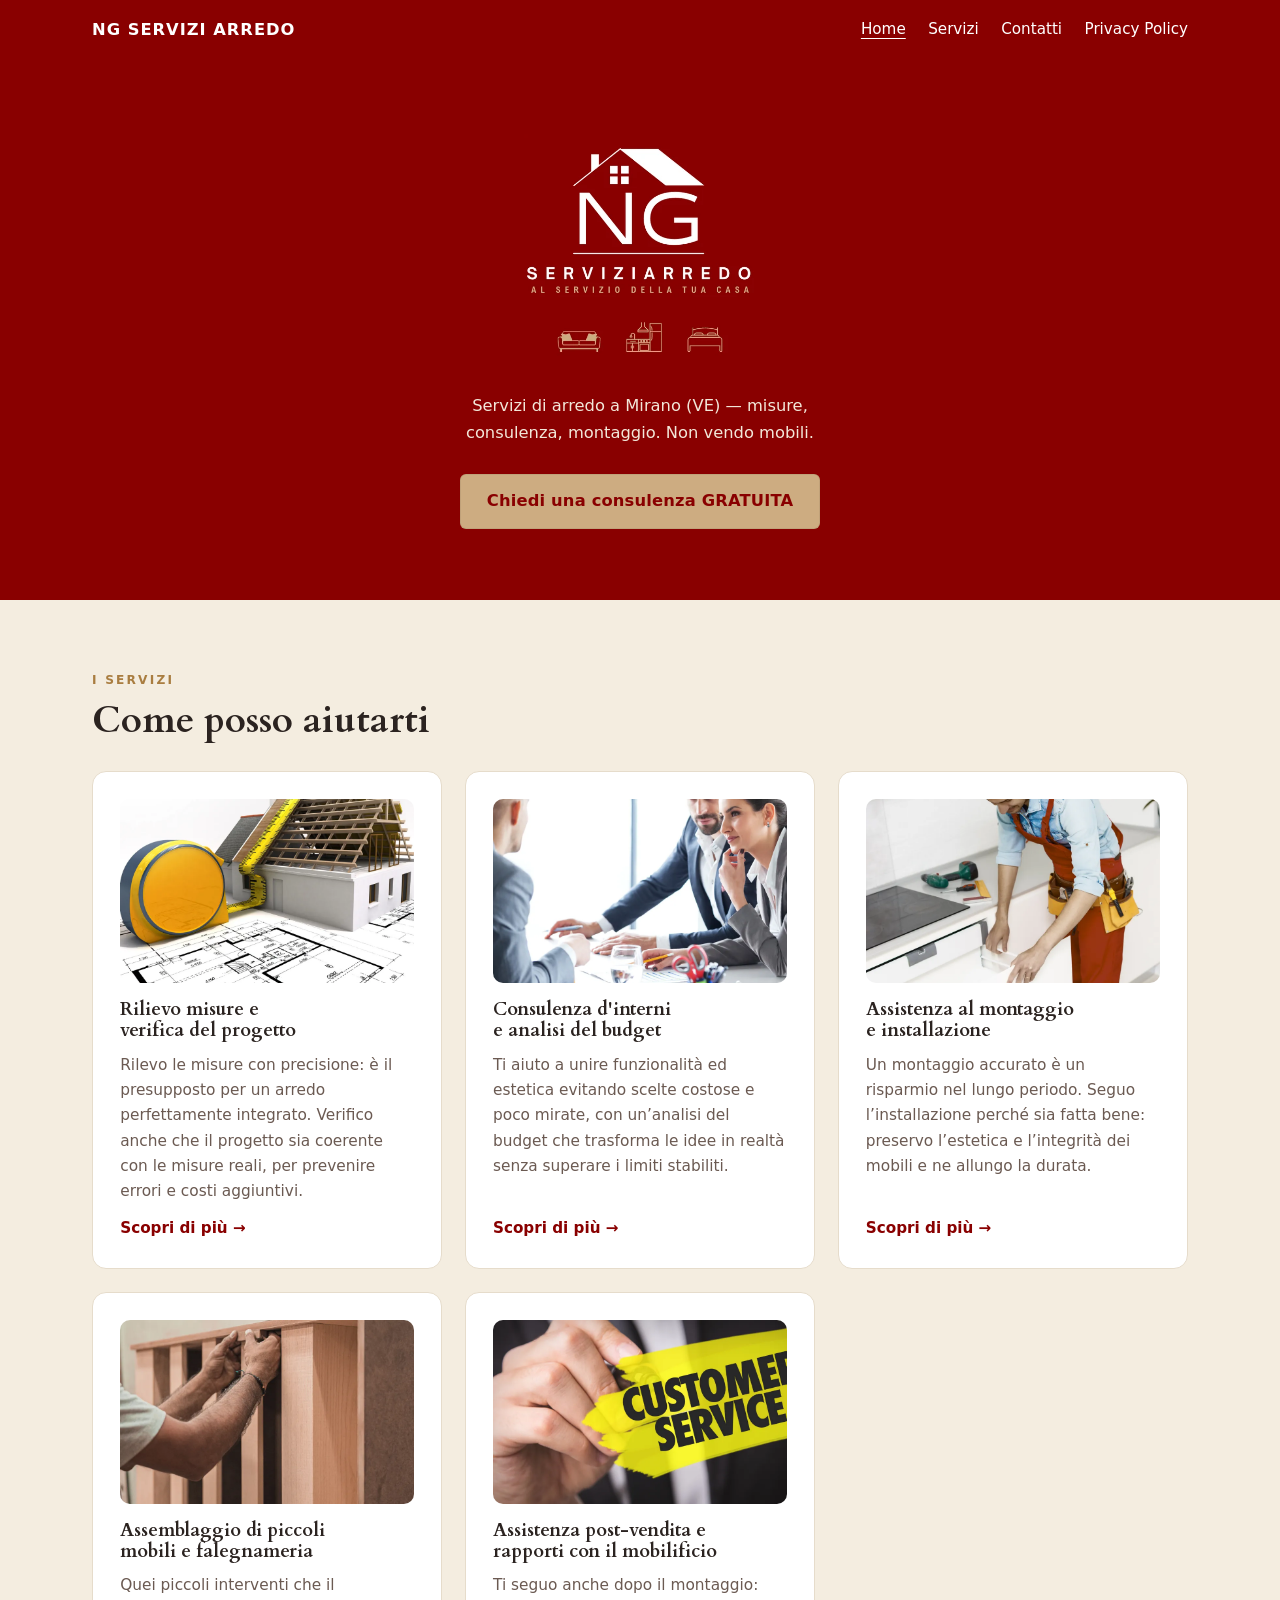
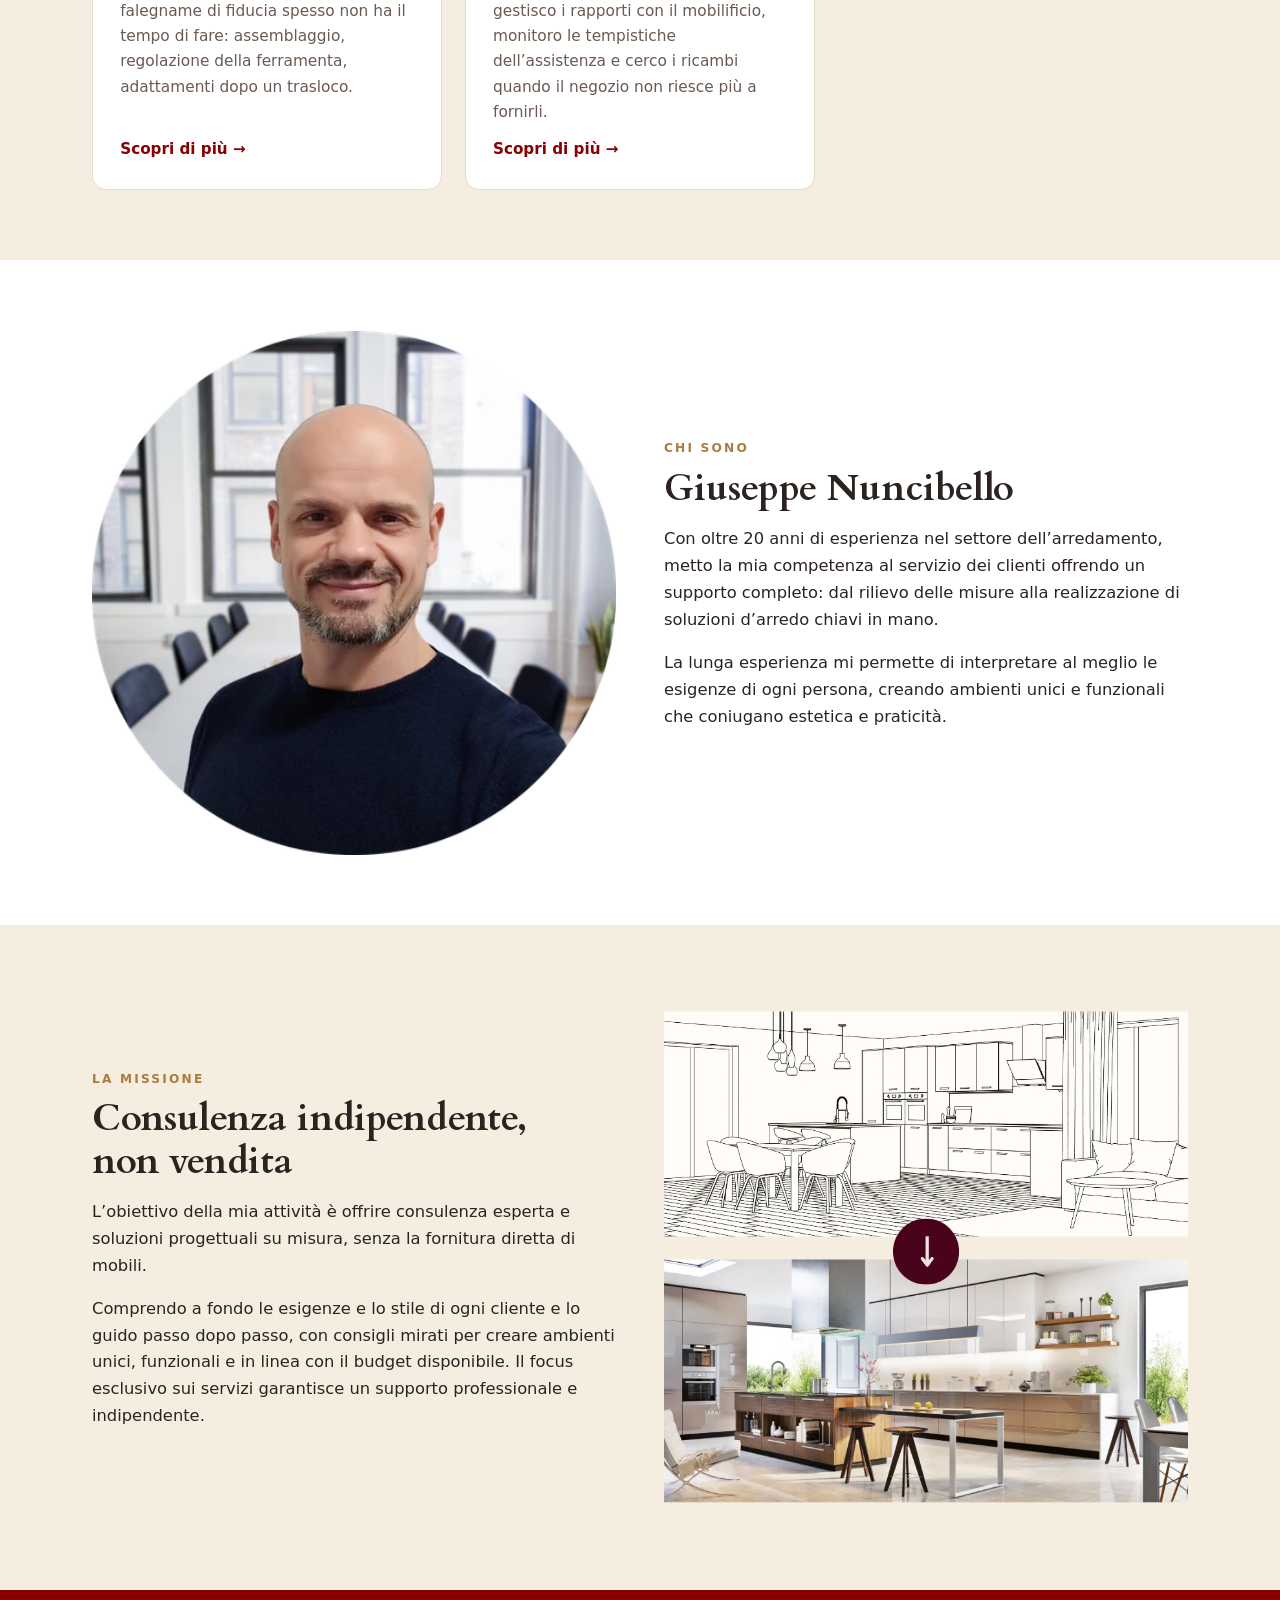
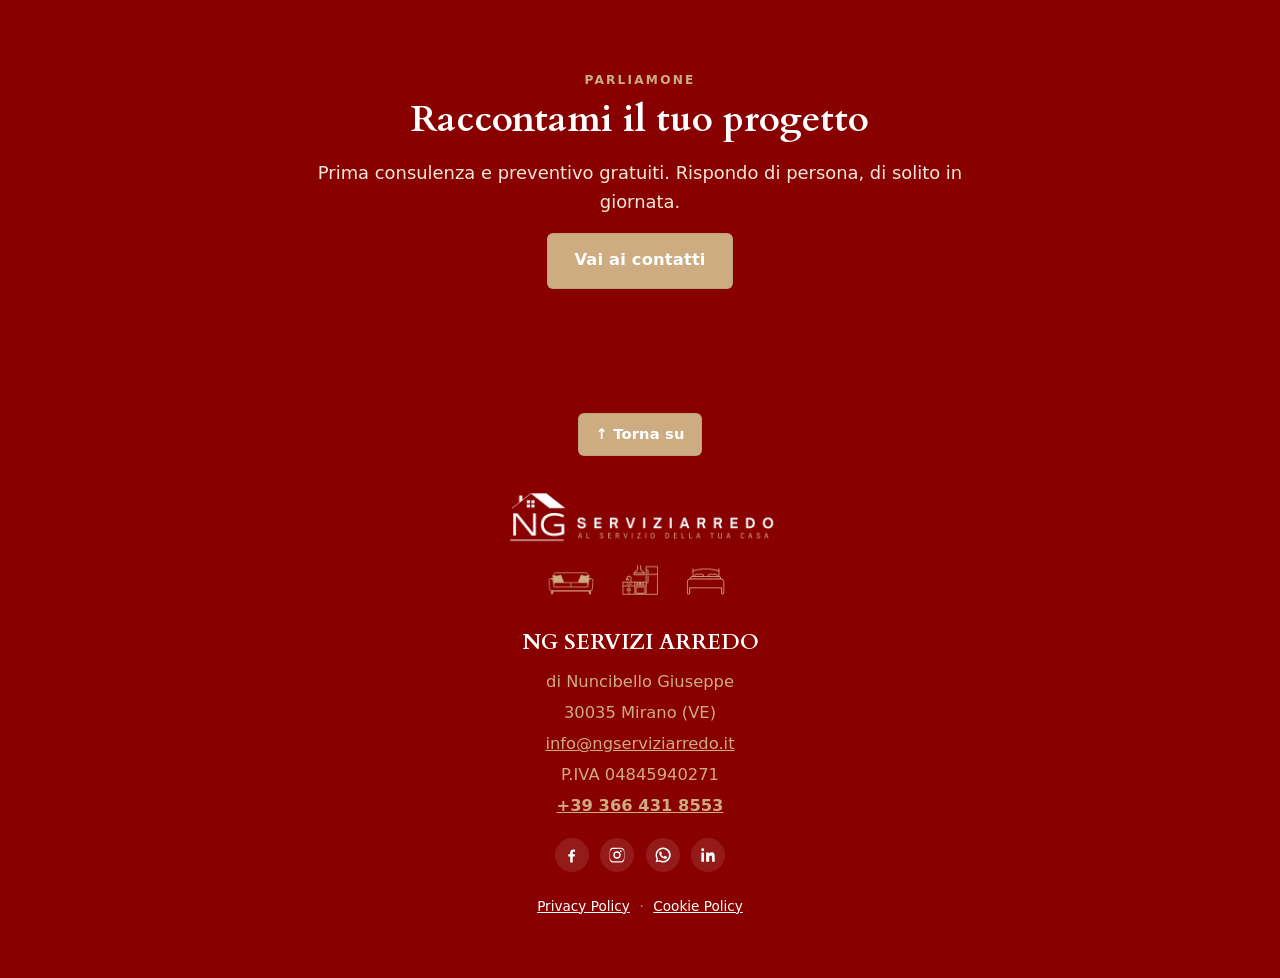
==== index.html @ cb7d3ec7 "Sito NG Servizi Arredo - prima versione" ====
<!doctype html>
<html lang="it">
<head>
<meta charset="utf-8">
<meta name="viewport" content="width=device-width, initial-scale=1">
<title>NG Servizi Arredo — servizi di arredo a Mirano (VE)</title>
<meta name="description" content="NG Servizi Arredo di Nuncibello Giuseppe — servizi di arredo a Mirano (VE): rilievo misure, consulenza d’interni e analisi del budget, assistenza al montaggio, assemblaggio, assistenza post-vendita. Non vendo mobili.">
<link rel="canonical" href="https://ngserviziarredo.it/index.html">
<meta name="robots" content="index,follow">
<meta property="og:type" content="website">
<meta property="og:site_name" content="NG Servizi Arredo">
<meta property="og:title" content="NG Servizi Arredo — servizi di arredo a Mirano (VE)">
<meta property="og:description" content="NG Servizi Arredo di Nuncibello Giuseppe — servizi di arredo a Mirano (VE): rilievo misure, consulenza d’interni e analisi del budget, assistenza al montaggio, assemblaggio, assistenza post-vendita. Non vendo mobili.">
<meta property="og:url" content="https://ngserviziarredo.it/index.html">
<meta property="og:image" content="https://ngserviziarredo.it/assets/img/og.png">
<meta name="twitter:card" content="summary_large_image">
<link rel="icon" href="favicon.svg" type="image/svg+xml">
<link rel="icon" href="favicon-32.png" sizes="32x32">
<link rel="apple-touch-icon" href="apple-touch-icon.png">
<link rel="preload" href="assets/fonts/cardo-700.woff2" as="font" type="font/woff2" crossorigin>
<link rel="stylesheet" href="assets/style.css">
</head>
<body>
<a id="top" tabindex="-1"></a>
<header class="site-header">
  <div class="wrap site-header__in">
    <a class="brand" href="index.html" aria-label="NG Servizi Arredo — home">NG&nbsp;SERVIZI&nbsp;ARREDO</a>
    <input type="checkbox" id="navtoggle" class="navtoggle" hidden>
    <label for="navtoggle" class="navbtn" aria-label="Apri il menu"><span></span></label>
    <nav class="mainnav" aria-label="Principale">
      <ul>
        <li><a href="index.html" aria-current="page">Home</a></li>
        <li class="has-sub">
          <a href="index.html#servizi">Servizi</a>
          <ul class="submenu"><li><a href="rilievo-misure.html">Rilievo misure</a></li><li><a href="consulenza-dinterni-e-analisi-del-budget.html">Consulenza d'interni</a></li><li><a href="assistenza-al-montaggio-e-installazione.html">Assistenza al montaggio</a></li><li><a href="assemblaggio-di-piccoli-mobili-e-falegnameria.html">Assemblaggio e falegnameria</a></li><li><a href="assistenza-post-vendita-e-rapporti-con-il-mobilificio.html">Assistenza post-vendita</a></li></ul>
        </li>
        <li><a href="contatti.html">Contatti</a></li>
        <li><a href="https://www.iubenda.com/privacy-policy/76628430" target="_blank" rel="noopener">Privacy&nbsp;Policy</a></li>
      </ul>
    </nav>
  </div>
</header>
<main id="content">
<section class="hero">
  <div class="wrap hero__in">
    <img class="hero__logo" src="assets/img/logo.webp" width="240" alt="NG Servizi Arredo"
         fetchpriority="high" decoding="async">
    <p class="hero__tag">Servizi di arredo a Mirano (VE) &mdash; misure, consulenza, montaggio. Non vendo mobili.</p>
    <a class="btn" href="contatti.html">Chiedi una consulenza GRATUITA</a>
  </div>
</section>
<section class="band band--tint" id="servizi">
  <div class="wrap">
    <p class="eyebrow">I servizi</p>
    <h2 class="band__title">Come posso aiutarti</h2>
    <div class="grid grid--3 grid--top">
      <article class="card card--link">
  <a class="card__media" href="rilievo-misure.html"><img src="assets/img/home-rilievo.webp" alt="" width="820" loading="lazy" decoding="async"></a>
  <h3 class="card__title">Rilievo misure e verifica del progetto</h3>
  <p>Rilevo le misure con precisione: &egrave; il presupposto per un arredo perfettamente integrato. Verifico anche che il progetto sia coerente con le misure reali, per prevenire errori e costi aggiuntivi.</p>
  <a class="card__cta" href="rilievo-misure.html">Scopri di pi&ugrave; &rarr;</a>
</article>
      <article class="card card--link">
  <a class="card__media" href="consulenza-dinterni-e-analisi-del-budget.html"><img src="assets/img/home-consulenza.webp" alt="" width="820" loading="lazy" decoding="async"></a>
  <h3 class="card__title">Consulenza d'interni e analisi del budget</h3>
  <p>Ti aiuto a unire funzionalit&agrave; ed estetica evitando scelte costose e poco mirate, con un&rsquo;analisi del budget che trasforma le idee in realt&agrave; senza superare i limiti stabiliti.</p>
  <a class="card__cta" href="consulenza-dinterni-e-analisi-del-budget.html">Scopri di pi&ugrave; &rarr;</a>
</article>
      <article class="card card--link">
  <a class="card__media" href="assistenza-al-montaggio-e-installazione.html"><img src="assets/img/home-montaggio.webp" alt="" width="820" loading="lazy" decoding="async"></a>
  <h3 class="card__title">Assistenza al montaggio e installazione</h3>
  <p>Un montaggio accurato &egrave; un risparmio nel lungo periodo. Seguo l&rsquo;installazione perch&eacute; sia fatta bene: preservo l&rsquo;estetica e l&rsquo;integrit&agrave; dei mobili e ne allungo la durata.</p>
  <a class="card__cta" href="assistenza-al-montaggio-e-installazione.html">Scopri di pi&ugrave; &rarr;</a>
</article>
      <article class="card card--link">
  <a class="card__media" href="assemblaggio-di-piccoli-mobili-e-falegnameria.html"><img src="assets/img/home-assemblaggio.webp" alt="" width="820" loading="lazy" decoding="async"></a>
  <h3 class="card__title">Assemblaggio di piccoli mobili e falegnameria</h3>
  <p>Quei piccoli interventi che il falegname di fiducia spesso non ha il tempo di fare: assemblaggio, regolazione della ferramenta, adattamenti dopo un trasloco.</p>
  <a class="card__cta" href="assemblaggio-di-piccoli-mobili-e-falegnameria.html">Scopri di pi&ugrave; &rarr;</a>
</article>
      <article class="card card--link">
  <a class="card__media" href="assistenza-post-vendita-e-rapporti-con-il-mobilificio.html"><img src="assets/img/home-postvendita.webp" alt="" width="820" loading="lazy" decoding="async"></a>
  <h3 class="card__title">Assistenza post-vendita e rapporti con il mobilificio</h3>
  <p>Ti seguo anche dopo il montaggio: gestisco i rapporti con il mobilificio, monitoro le tempistiche dell&rsquo;assistenza e cerco i ricambi quando il negozio non riesce pi&ugrave; a fornirli.</p>
  <a class="card__cta" href="assistenza-post-vendita-e-rapporti-con-il-mobilificio.html">Scopri di pi&ugrave; &rarr;</a>
</article>
    </div>
  </div>
</section>
<section class="band">
  <div class="wrap">
    <div class="split">
      <div class="split__media"><img class="avatar" src="assets/img/avatar.webp" width="220" alt="Giuseppe Nuncibello"
           loading="lazy" decoding="async"></div>
      <div class="split__text">
        <p class="eyebrow">Chi sono</p>
        <h2 class="band__title">Giuseppe Nuncibello</h2>
        <p>Con oltre 20 anni di esperienza nel settore dell&rsquo;arredamento, metto la mia competenza al servizio dei clienti offrendo un supporto completo: dal rilievo delle misure alla realizzazione di soluzioni d&rsquo;arredo chiavi in mano.</p>
        <p>La lunga esperienza mi permette di interpretare al meglio le esigenze di ogni persona, creando ambienti unici e funzionali che coniugano estetica e praticit&agrave;.</p>
      </div>
    </div>
  </div>
</section>
<section class="band band--tint">
  <div class="wrap">
    <div class="split split--reverse">
      <div class="split__media"><img src="assets/img/missione.webp" width="1000" alt="" loading="lazy" decoding="async"></div>
      <div class="split__text">
        <p class="eyebrow">La missione</p>
        <h2 class="band__title">Consulenza indipendente, non vendita</h2>
        <p>L&rsquo;obiettivo della mia attivit&agrave; &egrave; offrire consulenza esperta e soluzioni progettuali su misura, senza la fornitura diretta di mobili.</p>
        <p>Comprendo a fondo le esigenze e lo stile di ogni cliente e lo guido passo dopo passo, con consigli mirati per creare ambienti unici, funzionali e in linea con il budget disponibile. Il focus esclusivo sui servizi garantisce un supporto professionale e indipendente.</p>
      </div>
    </div>
  </div>
</section>
<section class="band band--red band--lg">
  <div class="wrap">
    <p class="eyebrow">Parliamone</p>
    <h2 class="band__title">Raccontami il tuo progetto</h2>
    <p class="band__lead">Prima consulenza e preventivo gratuiti. Rispondo di persona, di solito in giornata.</p>
    <a class="btn" href="contatti.html">Vai ai contatti</a>
  </div>
</section>
</main>
<footer class="site-footer">
  <div class="wrap site-footer__in">
    <p class="site-footer__top"><a class="btn btn--sm" href="#top">&uarr; Torna su</a></p>
    <img class="site-footer__logo" src="assets/img/footer-logo.webp" width="340" alt="NG Servizi Arredo"
         loading="lazy" decoding="async">
    <p class="site-footer__name"><strong>NG SERVIZI ARREDO</strong></p>
    <p class="site-footer__meta">
      di Nuncibello Giuseppe<br>
      30035 Mirano (VE)<br>
      <a href="mailto:info@ngserviziarredo.it">info@ngserviziarredo.it</a><br>
      P.IVA 04845940271<br>
      <strong><a href="tel:+393664318553">+39 366 431 8553</a></strong>
    </p>
    <div class="social social--footer">
  <a href="https://www.facebook.com/profile.php?id=61557172911297" target="_blank" rel="noopener" aria-label="Facebook"><svg viewBox="0 0 24 24" aria-hidden="true" focusable="false"><path d="M13 22v-8h2.7l.4-3H13V9c0-.9.3-1.5 1.6-1.5H16V4.8C15.7 4.8 14.7 4.7 13.6 4.7 11.2 4.7 9.6 6.1 9.6 8.7V11H7v3h2.6v8z"/></svg></a>
  <a href="https://www.instagram.com/ngserviziarredo/" target="_blank" rel="noopener" aria-label="Instagram"><svg viewBox="0 0 24 24" aria-hidden="true" focusable="false"><path d="M12 2.2c3.2 0 3.6 0 4.9.1 1.2.1 1.8.3 2.2.4.6.2 1 .5 1.4.9.4.4.7.8.9 1.4.2.4.4 1 .4 2.2.1 1.3.1 1.7.1 4.9s0 3.6-.1 4.9c-.1 1.2-.3 1.8-.4 2.2-.2.6-.5 1-.9 1.4-.4.4-.8.7-1.4.9-.4.2-1 .4-2.2.4-1.3.1-1.7.1-4.9.1s-3.6 0-4.9-.1c-1.2-.1-1.8-.3-2.2-.4-.6-.2-1-.5-1.4-.9-.4-.4-.7-.8-.9-1.4-.2-.4-.4-1-.4-2.2C2.2 15.6 2.2 15.2 2.2 12s0-3.6.1-4.9c.1-1.2.3-1.8.4-2.2.2-.6.5-1 .9-1.4.4-.4.8-.7 1.4-.9.4-.2 1-.4 2.2-.4C8.4 2.2 8.8 2.2 12 2.2zm0 1.8c-3.1 0-3.5 0-4.7.1-1.1.1-1.7.2-2.1.4-.5.2-.9.4-1.3.8-.4.4-.6.8-.8 1.3-.2.4-.3 1-.4 2.1C2.6 9.5 2.6 9.9 2.6 12s0 2.5.1 3.7c.1 1.1.2 1.7.4 2.1.2.5.4.9.8 1.3.4.4.8.6 1.3.8.4.2 1 .3 2.1.4 1.2.1 1.6.1 4.7.1s3.5 0 4.7-.1c1.1-.1 1.7-.2 2.1-.4.5-.2.9-.4 1.3-.8.4-.4.6-.8.8-1.3.2-.4.3-1 .4-2.1.1-1.2.1-1.6.1-3.7s0-2.5-.1-3.7c-.1-1.1-.2-1.7-.4-2.1-.2-.5-.4-.9-.8-1.3-.4-.4-.8-.6-1.3-.8-.4-.2-1-.3-2.1-.4-1.2-.1-1.6-.1-4.7-.1zm0 3.1a4.9 4.9 0 110 9.8 4.9 4.9 0 010-9.8zm0 8a3.1 3.1 0 100-6.2 3.1 3.1 0 000 6.2zm6.2-8.2a1.15 1.15 0 11-2.3 0 1.15 1.15 0 012.3 0z"/></svg></a>
  <a href="https://wa.me/message/DVNVOHJJVB34A1" target="_blank" rel="noopener" aria-label="WhatsApp"><svg viewBox="0 0 24 24" aria-hidden="true" focusable="false"><path d="M12 2a10 10 0 00-8.6 15l-1.3 4.8 4.9-1.3A10 10 0 1012 2zm0 18a8 8 0 01-4.1-1.1l-.3-.2-2.9.8.8-2.8-.2-.3A8 8 0 1112 20zm4.4-6c-.2-.1-1.4-.7-1.7-.8-.2-.1-.4-.1-.5.1-.2.2-.6.8-.8.9-.1.2-.3.2-.5.1a6.5 6.5 0 01-1.9-1.2 7.3 7.3 0 01-1.3-1.7c-.1-.2 0-.4.1-.5l.4-.4c.1-.2.2-.3.2-.5s0-.4-.1-.5c-.1-.1-.5-1.3-.7-1.8-.2-.4-.4-.4-.5-.4h-.5c-.2 0-.5.1-.7.3-.2.3-.9.9-.9 2.2s.9 2.5 1.1 2.7c.1.2 1.8 2.8 4.4 3.9.6.3 1.1.4 1.5.5.6.2 1.2.2 1.6.1.5-.1 1.4-.6 1.6-1.1.2-.6.2-1 .1-1.1z"/></svg></a>
  <a href="https://www.linkedin.com/company/ngserviziarredo/" target="_blank" rel="noopener" aria-label="LinkedIn"><svg viewBox="0 0 24 24" aria-hidden="true" focusable="false"><path d="M6.94 5A1.94 1.94 0 113 5a1.94 1.94 0 013.94 0zM3.2 8.5h3.5V21H3.2zM9.5 8.5H13v1.7h.05c.5-.9 1.7-1.9 3.5-1.9 3.7 0 4.4 2.4 4.4 5.6V21h-3.5v-5.4c0-1.3 0-3-1.8-3s-2.1 1.4-2.1 2.9V21H9.5z"/></svg></a>
</div>
    <p class="site-footer__legal">
      <a href="https://www.iubenda.com/privacy-policy/76628430" target="_blank" rel="noopener">Privacy Policy</a>
      <span aria-hidden="true">&middot;</span>
      <a href="https://www.iubenda.com/privacy-policy/76628430/cookie-policy" target="_blank" rel="noopener">Cookie Policy</a>
    </p>
  </div>
</footer>
</body>
</html>
---- assets/style.css ----
/* NG Servizi Arredo — foglio di stile unico. Generato da build.mjs. */
:root{
  --red:#890000; --red-ink:#6b0000;
  --gold:#cdac81; --gold-ink:#a97d40;
  --tint:#f4ede0; --line:#e6dccb;
  --surface:#ffffff; --bg:#ffffff;
  --ink:#2b2320; --muted:#6b5a52;
  --wrap:1160px; --radius:14px;
  --serif:"Cardo",Georgia,"Times New Roman",serif;
  --sans:system-ui,-apple-system,"Segoe UI",Roboto,"Helvetica Neue",Arial,sans-serif;
}
@font-face{font-family:"Cardo";src:url(fonts/cardo-400.woff2) format("woff2");font-weight:400;font-style:normal;font-display:swap}
@font-face{font-family:"Cardo";src:url(fonts/cardo-700.woff2) format("woff2");font-weight:700;font-style:normal;font-display:swap}

*,*::before,*::after{box-sizing:border-box}
html{scroll-behavior:smooth}
@media (prefers-reduced-motion:reduce){html{scroll-behavior:auto}}
body{margin:0;background:var(--bg);color:var(--ink);font-family:var(--sans);
  font-size:1.02rem;line-height:1.65;-webkit-font-smoothing:antialiased;overflow-x:clip}
img{max-width:100%;height:auto;display:block}
a{color:var(--red)}
h1,h2,h3{font-family:var(--serif);font-weight:700;line-height:1.15;text-wrap:balance;margin:0 0 .5em}
p{margin:0 0 1rem}
hr.rule{border:0;border-top:1px solid var(--line);margin:2.5rem 0}

.wrap{max-width:var(--wrap);margin-inline:auto;padding-inline:clamp(1.1rem,4vw,2rem)}
#content{overflow-clip-margin:1rem}

/* ---------- bottoni ---------- */
.btn{display:inline-block;background:var(--gold);color:var(--red);text-decoration:none;
  font-weight:700;letter-spacing:.01em;padding:.82em 1.6em;border-radius:6px;border:1px solid #00000010;
  transition:filter .15s ease,transform .15s ease}
.btn:hover{filter:brightness(1.05)}
.btn:active{transform:translateY(1px)}
.btn--sm{padding:.55em 1.1em;font-size:.92rem}
.btn--block{display:block;text-align:center}
.btn:focus-visible,a:focus-visible,input:focus-visible,select:focus-visible,textarea:focus-visible,
.navbtn:focus-visible{outline:3px solid var(--red);outline-offset:2px}

/* ---------- header ---------- */
#top{position:absolute;top:0}
.site-header{position:sticky;top:0;z-index:50;background:var(--red);color:#fff}
.site-header__in{display:flex;align-items:center;justify-content:space-between;gap:1rem;
  min-height:60px;padding-block:.5rem}
.brand{color:#fff;text-decoration:none;font-weight:700;letter-spacing:.06em;font-size:1.02rem}
.mainnav>ul{list-style:none;margin:0;padding:0;display:flex;gap:1.4rem}
.mainnav a{color:#fff;text-decoration:none;font-size:.95rem;padding:.3rem 0;display:inline-block}
.mainnav a:hover,.mainnav a[aria-current=page]{text-decoration:underline;text-underline-offset:4px}
.has-sub{position:relative}
.submenu{list-style:none;margin:0;padding:.4rem 0;display:block;position:absolute;right:-.5rem;left:auto;top:100%;
  min-width:250px;background:var(--red);border-radius:0 0 8px 8px;
  box-shadow:0 12px 24px #0003;opacity:0;visibility:hidden;transform:translateY(4px);
  transition:opacity .12s ease,transform .12s ease}
.submenu li{white-space:nowrap}
.has-sub:hover .submenu,.has-sub:focus-within .submenu{opacity:1;visibility:visible;transform:none}
.submenu a{display:block;padding:.5rem 1.1rem}
.navbtn{display:none}

/* ---------- hero ---------- */
.hero{background:var(--red);color:#fff}
.hero__in{text-align:center;padding-block:clamp(2.6rem,6vw,4.4rem)}
.hero__logo{width:min(240px,62vw);margin:0 auto 1.4rem}
.hero__tag{max-width:40ch;margin:0 auto 1.7rem;color:#f3e7d9}

/* ---------- bande ---------- */
.band{padding-block:clamp(2.6rem,5.5vw,4.4rem)}
.band--tint{background:var(--tint)}
.band--red{background:var(--red);color:#fff}
.band--sm{padding-block:clamp(1.8rem,4vw,2.8rem)}
.band--lg{padding-block:clamp(3rem,7vw,5rem);text-align:center}
.band--red a{color:#fff}
.eyebrow{text-transform:uppercase;letter-spacing:.18em;font-weight:700;font-size:.76rem;
  color:var(--gold-ink);margin:0 0 .6rem}
.band--red .eyebrow{color:var(--gold)}
.band__title{font-size:clamp(1.6rem,3.4vw,2.3rem);margin:0 0 1rem}
.band__title--sm{font-size:clamp(1.3rem,2.6vw,1.6rem)}
.band__title--center{text-align:center}
.band--red .band__title{color:#fff}
.band__lead{font-size:1.12rem;max-width:60ch;color:var(--muted)}
.band--red .band__lead{color:#f3e7d9}
.band--lg .band__lead{margin-inline:auto}
.band__cta{margin-top:1.6rem;text-align:center}

/* ---------- griglie di card ---------- */
.grid{display:grid;gap:1.4rem;margin-top:1.8rem}
.grid--2{grid-template-columns:repeat(2,1fr)}
.grid--3{grid-template-columns:repeat(3,1fr)}
.grid--top{align-items:stretch}
@media (max-width:900px){.grid--3{grid-template-columns:repeat(2,1fr)}}
@media (max-width:620px){.grid--2,.grid--3{grid-template-columns:1fr}}

.card{background:var(--surface);border:1px solid var(--line);border-radius:var(--radius);
  padding:1.7rem;display:flex;flex-direction:column;gap:.7rem;height:100%}
.card p{margin:0;color:var(--muted);font-size:.96rem}
.card__media{display:block;border-radius:10px;overflow:hidden;margin-bottom:.3rem}
.card__media img,.mini__media img{width:100%;aspect-ratio:16/10;object-fit:cover}
.card__title,.mini__title{font-size:1.16rem;margin:0}
.card__cta{margin-top:auto;color:var(--red);font-weight:700;text-decoration:none;font-size:.95rem}
.card__cta:hover{text-decoration:underline}
.mini__media{border-radius:10px;overflow:hidden}
.mini__meta{display:flex;align-items:baseline;gap:.6rem;flex-wrap:wrap;margin:.2rem 0 0}
.mini__kicker{text-transform:uppercase;letter-spacing:.14em;font-size:.68rem;font-weight:700;color:var(--gold-ink)}
.price{color:var(--red);font-weight:700}
.price s{color:var(--muted);font-weight:400;margin-right:.15em}

/* ---------- split (immagine + testo) ---------- */
.split{display:grid;grid-template-columns:1fr 1fr;gap:clamp(1.6rem,4vw,3rem);align-items:center}
.split--reverse .split__media{order:2}
.split--intro{grid-template-columns:1fr 1fr}
.split__media img{border-radius:12px;width:100%}
.split--intro .split__media img{aspect-ratio:4/3;object-fit:cover;max-height:440px}
.avatar{border-radius:50%;width:200px;aspect-ratio:1;object-fit:cover;margin:0 auto}
.split__text .band__title{margin-top:.2rem}
@media (max-width:780px){
  .split,.split--intro{grid-template-columns:1fr}
  .split--reverse .split__media{order:0}
}

/* tabellina tariffa km */
.ratecard{width:100%;border-collapse:collapse;background:var(--surface);
  border:1px solid var(--line);border-radius:var(--radius);overflow:hidden}
.ratecard th,.ratecard td{padding:.8rem 1rem;text-align:left;border-top:1px solid var(--line);font-size:.95rem}
.ratecard tr:first-child th,.ratecard tr:first-child td{border-top:0}
.ratecard th{font-weight:400;color:var(--muted)}
.ratecard td{text-align:right;font-weight:700;color:var(--red)}

/* ---------- testata pagina ---------- */
.page-head{background:var(--red);color:#fff;text-align:center;
  padding-block:clamp(2.4rem,5vw,3.6rem)}
.page-head h1{color:#fff;margin:0;font-size:clamp(1.8rem,4vw,2.6rem)}

/* ---------- pager ---------- */
.pager{border-top:1px solid var(--line);background:var(--surface)}
.pager__in{display:flex;justify-content:space-between;gap:1rem;padding-block:1.6rem;flex-wrap:wrap}
.pager a{text-decoration:none;color:var(--ink);display:block}
.pager a:hover b{text-decoration:underline}
.pager span{display:block;font-size:.78rem;text-transform:uppercase;letter-spacing:.12em;color:var(--muted)}
.pager b{color:var(--red)}
.pager__next{text-align:right}

/* ---------- contatti ---------- */
.contact-grid{display:grid;grid-template-columns:1.15fr .85fr;gap:clamp(1.8rem,5vw,4rem);
  align-items:start;margin-top:1.6rem}
@media (max-width:820px){.contact-grid{grid-template-columns:1fr}}
.cform__row{display:flex;flex-direction:column;gap:.35rem;margin:0 0 1rem}
.cform label{font-weight:600;font-size:.92rem}
.cform input:not([type=checkbox]),.cform select,.cform textarea{font:inherit;padding:.7rem .8rem;
  border:1px solid #cbb9a8;border-radius:8px;background:#fff;width:100%}
.cform textarea{resize:vertical}
.cform__consent{font-size:.9rem;color:var(--muted);margin:.4rem 0 1.2rem}
.cform__consent label{display:grid;grid-template-columns:auto 1fr;gap:.55rem;align-items:start;font-weight:400}
.cform__consent input{width:auto;margin:.2rem 0 0}
.cform__hp{position:absolute!important;left:-9999px;width:1px;height:1px;overflow:hidden}
.cform__status{margin:1rem 0 0;padding:.8rem 1rem;border-radius:8px;font-size:.95rem;display:none}
.cform__status:not([hidden]){display:block}
.cform__status.is-ok{background:#eef6ec;color:#1f5130;border:1px solid #bcd9bf}
.cform__status.is-err{background:#fbeceb;color:#7c1d17;border:1px solid #e7bdb9}
.cform__note{font-size:.82rem;color:var(--muted);margin-top:1rem}
.cinfo{background:var(--tint);border:1px solid var(--line);border-radius:var(--radius);padding:1.6rem}
.cinfo .band__title{margin-top:0}
.cinfo .band__title:not(:first-child){margin-top:1.6rem}

/* ---------- footer ---------- */
.site-footer{background:var(--red);color:#fff;text-align:center;padding-block:2.8rem}
.site-footer a{color:#fff}
.site-footer__top{margin:0 0 1.6rem}
.site-footer__logo{width:min(320px,70vw);margin:0 auto 1rem}
.site-footer__name{font-family:var(--serif);font-size:1.35rem;margin:.2rem 0}
.site-footer__meta{color:var(--gold);line-height:1.9;margin:.4rem 0 1rem}
.site-footer__meta a{color:var(--gold)}
.site-footer__legal{margin-top:1.4rem;font-size:.85rem;display:flex;gap:.6rem;justify-content:center}
.site-footer__legal span{color:#ffffff80}

/* ---------- social ---------- */
.social{display:flex;gap:.7rem;justify-content:center}
.social a{display:inline-flex;width:34px;height:34px;align-items:center;justify-content:center;
  border-radius:50%;background:#ffffff1a}
.social svg{width:18px;height:18px;fill:currentColor}
.social--footer{margin-top:.4rem}
.social--dark a{background:var(--red);color:#fff}

/* ---------- menu mobile ---------- */
@media (max-width:840px){
  .navbtn{display:inline-flex;width:42px;height:42px;align-items:center;justify-content:center;cursor:pointer}
  .navbtn span,.navbtn span::before,.navbtn span::after{content:"";display:block;width:22px;height:2px;
    background:#fff;position:relative;transition:transform .15s ease}
  .navbtn span::before{position:absolute;top:-7px}
  .navbtn span::after{position:absolute;top:7px}
  .mainnav{position:absolute;left:0;right:0;top:100%;background:var(--red);
    max-height:0;overflow:hidden;transition:max-height .2s ease;box-shadow:0 12px 24px #0004}
  .mainnav>ul{flex-direction:column;gap:0;padding:.4rem 0}
  .mainnav>ul>li>a{display:block;padding:.7rem clamp(1.1rem,4vw,2rem)}
  .submenu{position:static;min-width:0;opacity:1;visibility:visible;transform:none;box-shadow:none;
    background:#00000022;border-radius:0;padding:0}
  .submenu a{padding:.55rem clamp(2rem,6vw,3rem)}
  .navtoggle:checked ~ .mainnav{max-height:80vh;overflow:auto}
  .navtoggle:checked ~ .navbtn span{background:transparent}
  .navtoggle:checked ~ .navbtn span::before{transform:translateY(7px) rotate(45deg)}
  .navtoggle:checked ~ .navbtn span::after{transform:translateY(-7px) rotate(-45deg)}
}
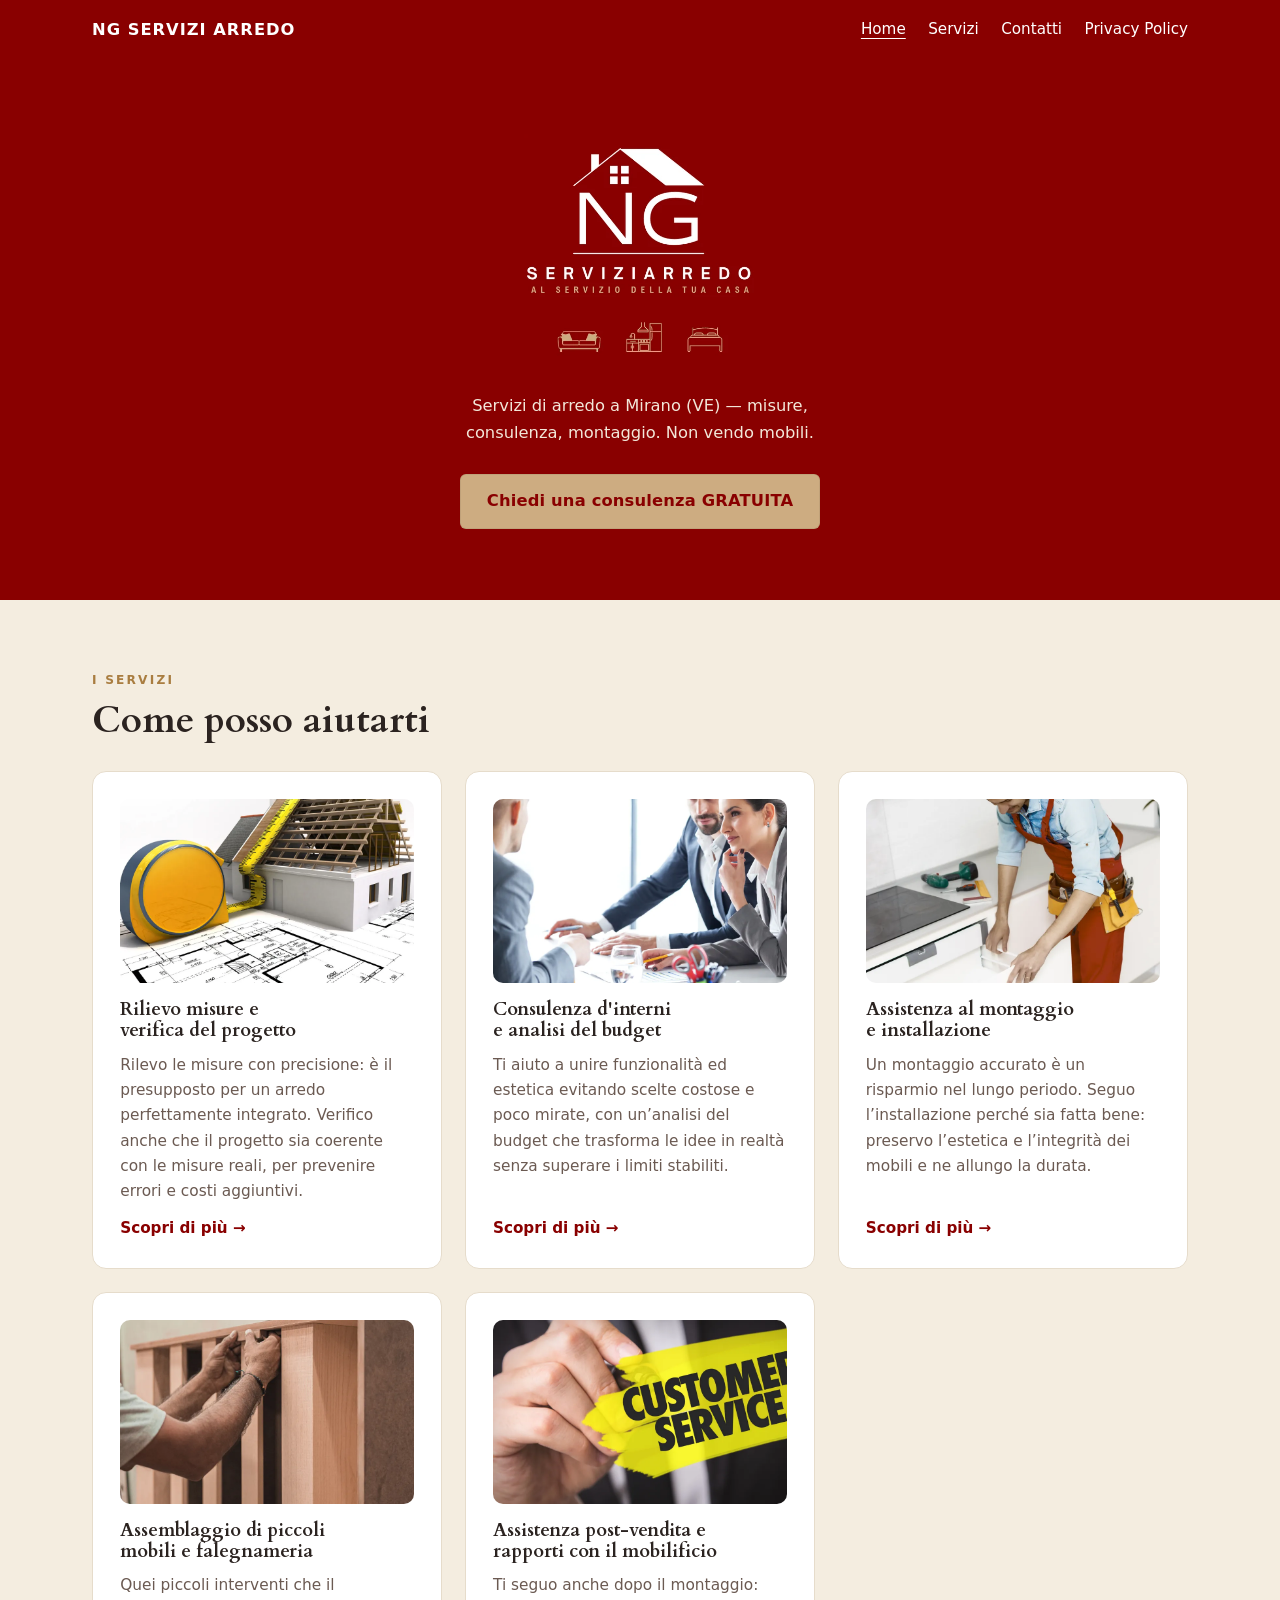
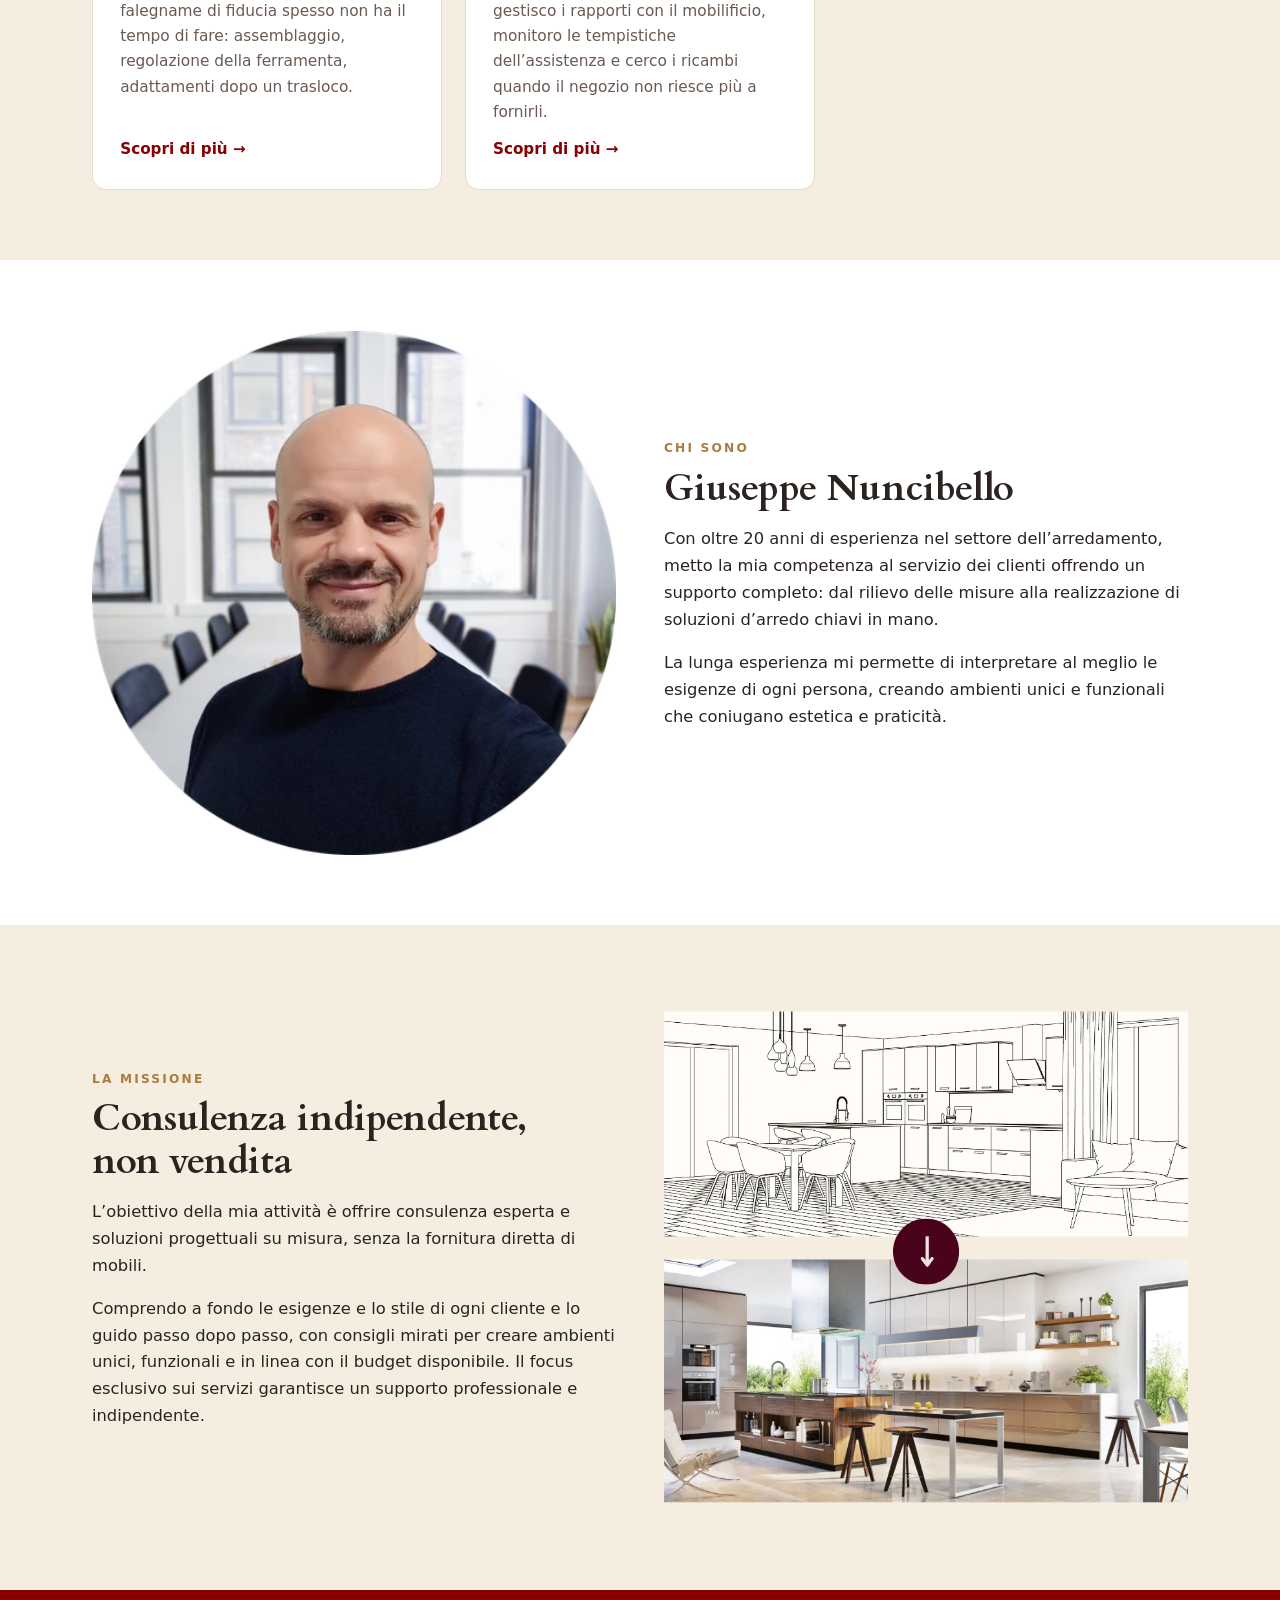
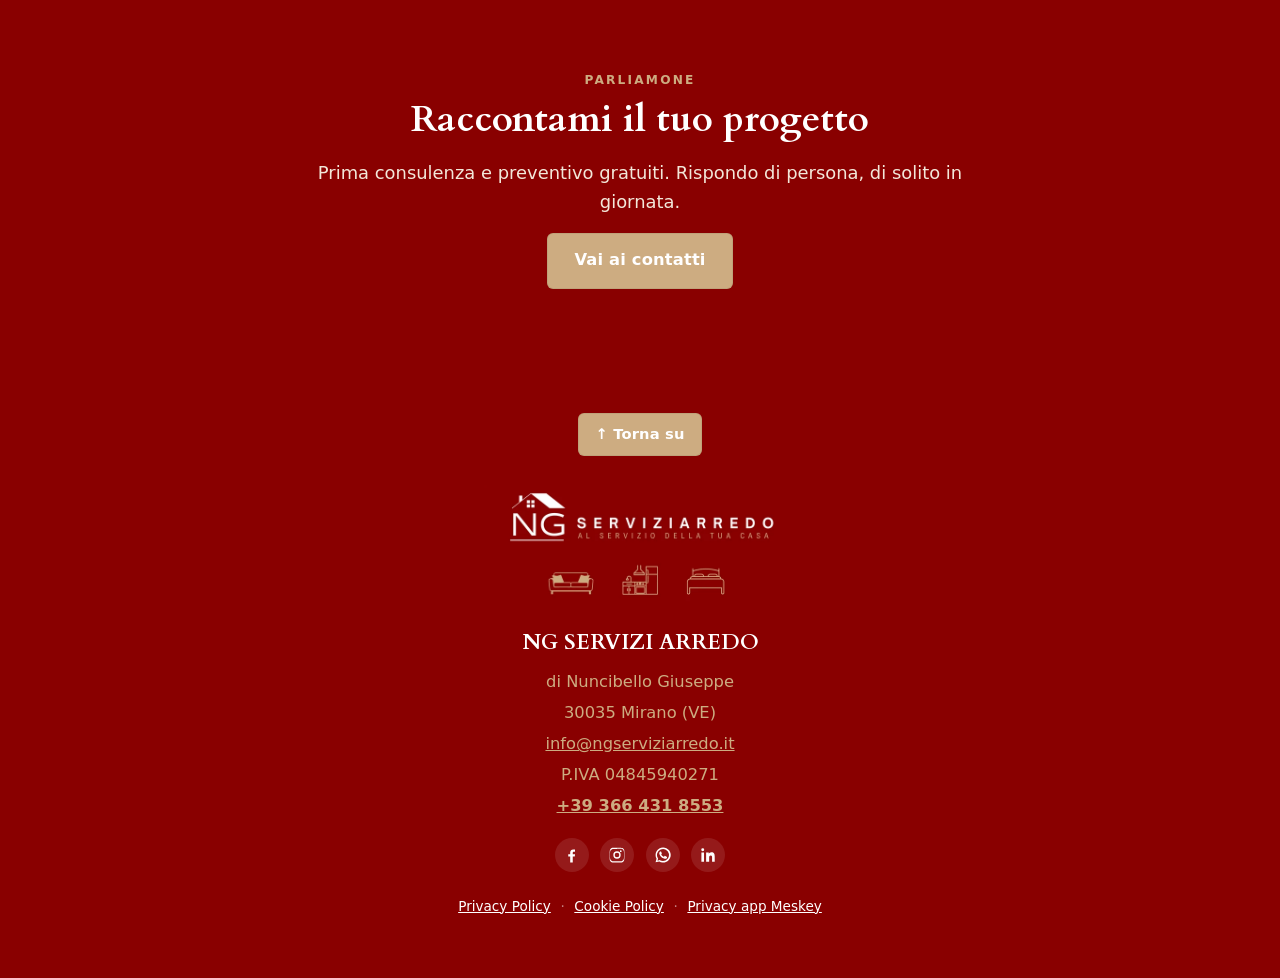
==== commit a5313438: "Footer: link all'informativa privacy dell'app Meskey" ====
--- a/index.html
+++ b/index.html
@@ -146,7 +146,9 @@
       <a href="https://www.iubenda.com/privacy-policy/76628430" target="_blank" rel="noopener">Privacy Policy</a>
       <span aria-hidden="true">&middot;</span>
       <a href="https://www.iubenda.com/privacy-policy/76628430/cookie-policy" target="_blank" rel="noopener">Cookie Policy</a>
-    </p>
+    <span aria-hidden="true">&middot;</span>
+    <a href="https://meskeyapp-spec.github.io/meskey-privacy/" target="_blank" rel="noopener">Privacy app Meskey</a>
+  </p>
   </div>
 </footer>
 </body>
